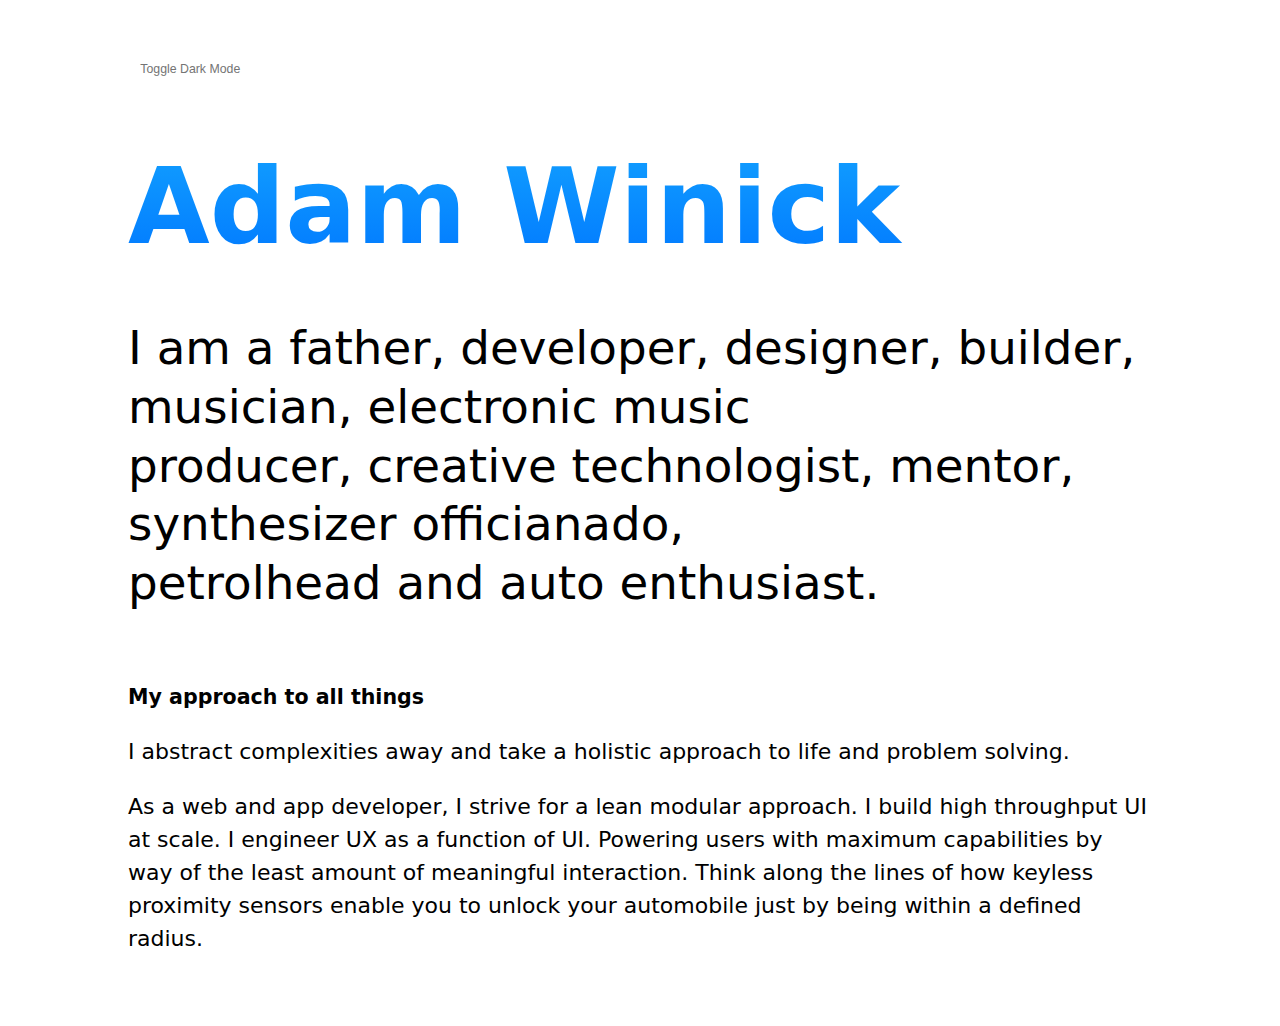
==== index.html @ 1b32a05a "Update index.html" ====
<!DOCTYPE html>
<html lang="en">

<head>
  <meta charset="UTF-8" />
  <meta http-equiv="X-UA-Compatible" content="IE=edge" />
  <meta name="viewport" content="width=device-width, initial-scale=1.0" />
  <title>Adam Winick - Senior Developer, Electronic Music Producer</title>
  <link href="css/style.css" rel="stylesheet" />
</head>

<body class="light">
  <header>
    <button id="toggle" name="toggle">Toggle Dark Mode</button>
    <h1>Adam Winick</h1>
    <p class="intro"><!--introTxt--></p>
  </header>
  <main>
    <h3>My approach to all things</h3>
    <p>
      I abstract complexities away and take a holistic approach to life and problem solving.
    </p>
    <p>As a web and app developer, I strive for a lean modular approach. I build high throughput UI at scale. I engineer UX as a function of UI.  Powering users with maximum capabilities by way of the least amount of meaningful interaction.  Think along the lines of how keyless proximity sensors enable you to unlock your automobile just by being within a defined radius.</p>
  </main>
  <script>
    function toggleScreenMode() {
      const LIGHT = "light";
      const DARK = "dark";
      const CLASSLIST = [LIGHT, DARK]
      const BODY = "body"
      const body_el = document.querySelector(BODY);
      if (body_el.classList.contains(CLASSLIST[0])) {
        body_el.classList.remove(CLASSLIST[0]);
        body_el.classList.add(CLASSLIST[1]);
        return;
      }
      body_el.classList.remove(CLASSLIST[1]);
      body_el.classList.add(CLASSLIST[0]);
    }

    function addToggleEvent() {
      const CLICK = "click";
      button = document.getElementById("toggle");
      button.addEventListener(CLICK, toggleScreenMode);
    }
    
    addToggleEvent();

    function formatIntro() {
      const INTRO = ".intro"
      const introTxt = `I am a father, developer, designer, builder, musician, electronic music
        producer, creative technologist, mentor, synthesizer officianado,
        petrolhead and auto enthusiast.`;

      document.querySelector(INTRO).innerText = introTxt;
    }
    formatIntro();
  </script>
</body>

</html>
---- css/style.css ----
:root {
    font-family: system-ui, -apple-system, BlinkMacSystemFont, 'Segoe UI', Roboto, Oxygen, Ubuntu, Cantarell, 'Open Sans', 'Helvetica Neue', sans-serif;
    font-size: 1.1rem;
    line-height: 1.25;
}

.dark {
    background-color: rgb(29 38 49);
    color: white;
}

body {
    max-width: 80vw;
    margin: 0 auto;
}

button {
    border: none;
    background-color: transparent;
    color: #747474;
    margin: 4em 0 0;
    font-size: 0.7rem;
    padding: 1em;
    border-radius: 2em;
    cursor: pointer;
}

button:hover {
    background-color: #4c96fe;
    color: white;
}

.dark button {
    border: none;
    background-color: transparent;
    color: white;
}

.dark button:hover {
    border: none;
    background-color: #4b90ff;
    color: black;
}

header h1 {
    font-size: 6rem;
    background: #0077FF;
    background: linear-gradient(to top, #0077FF 0%, #12A0FF 100%);
    -webkit-background-clip: text;
    background-clip: text;
    -webkit-text-fill-color: transparent;
    margin: 0.5em 0 0;
}

header p {
    font-size: 2.66rem;
}

main {
    margin: 4em 0;
    line-height: 1.5;
}

main h2 {
    font-size: 2.5rem;
    margin: 1em 0 0;
}

main p {
    font-size: 1.25rem;
}

main label {
    margin-right: 1em;
    margin-bottom: 1em;
}

main input {
    margin-bottom: 1em;
}

@media screen and (max-device-width: 1200px) {
    :root {
        font-size: 0.85rem;
    }
    
    header h1 {
        font-size: 4rem;
    }
    
    header p {
        font-size: 2rem;
    }
    
    button {
        padding: 0.7em;
        margin-bottom: 1.5em;
    }
  }

@media screen and (max-device-width: 700px) {
    :root {
        font-size: 0.75rem;
    }
    
    header h1 {
        font-size: 3rem;
        margin: 0.25em 0 0;
    }
    header p {
        font-size: 1.75rem;
    }
    
  }

  .flex-example {
    display: flex;
    flex-wrap: wrap;
    justify-content: center;
    padding: 1em;
  }

  .flex-example img {
    width: 400px;
    height: 350px;
    transition: all .25s;
  }

  .flex-example img:hover {
    transform: scale(0.9);
    cursor: pointer;
  }
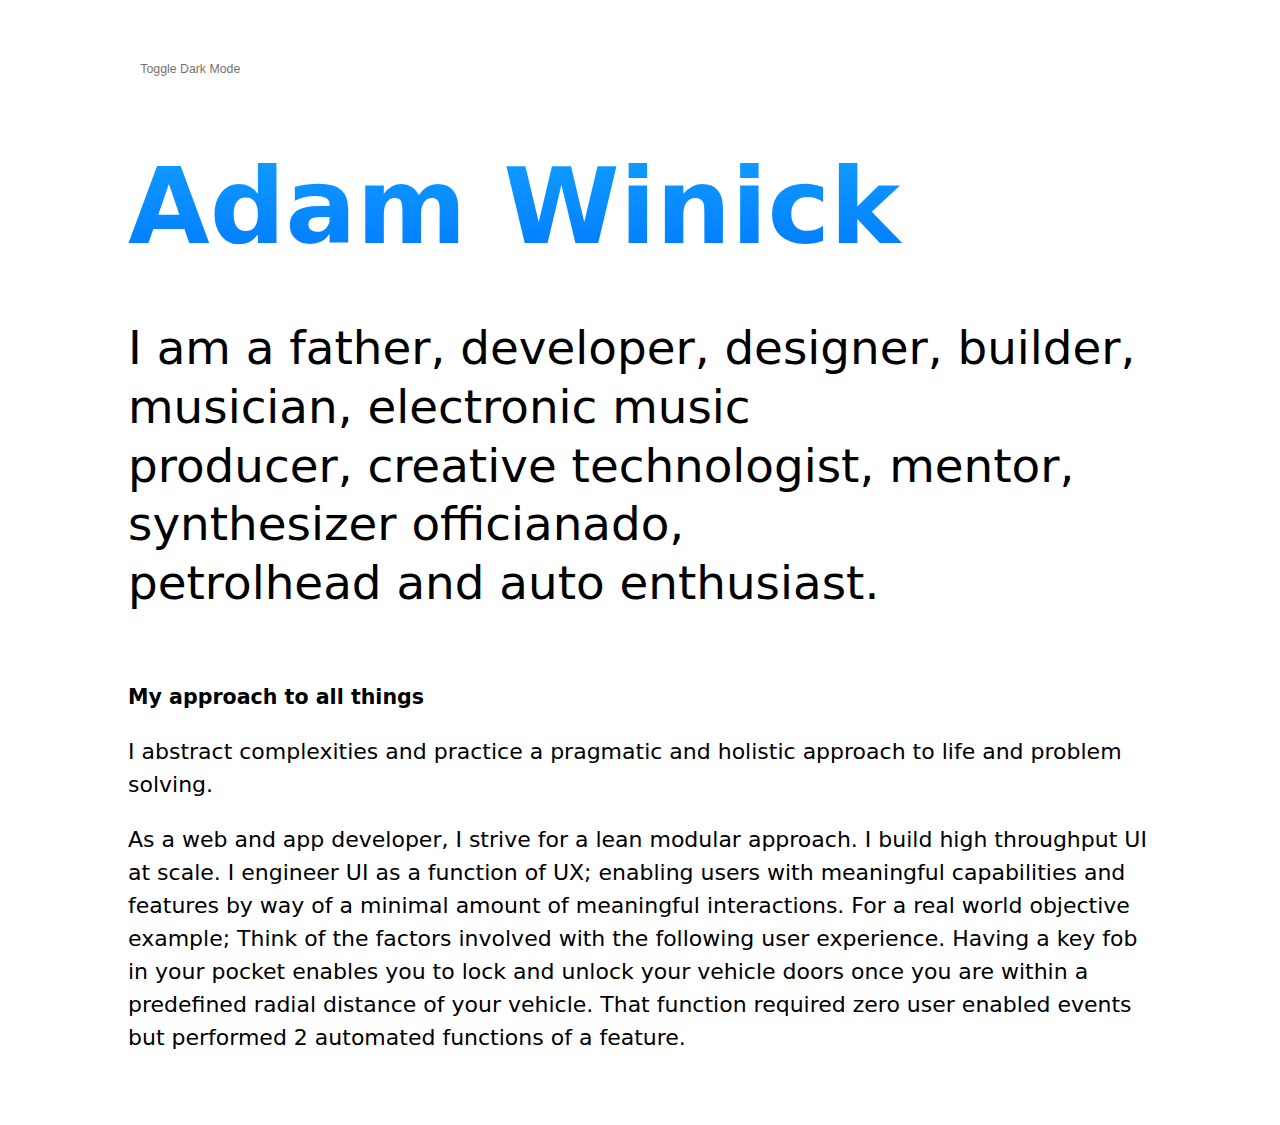
==== commit 0a675910: "Update index.html" ====
--- a/index.html
+++ b/index.html
@@ -18,9 +18,9 @@
   <main>
     <h3>My approach to all things</h3>
     <p>
-      I abstract complexities away and take a holistic approach to life and problem solving.
+      I abstract complexities and practice a pragmatic and holistic approach to life and problem solving.
     </p>
-    <p>As a web and app developer, I strive for a lean modular approach. I build high throughput UI at scale. I engineer UX as a function of UI.  Powering users with maximum capabilities by way of the least amount of meaningful interaction.  Think along the lines of how keyless proximity sensors enable you to unlock your automobile just by being within a defined radius.</p>
+    <p>As a web and app developer, I strive for a lean modular approach. I build high throughput UI at scale. I engineer UI as a function of UX;  enabling users with meaningful capabilities and features by way of a minimal amount of meaningful interactions.  For a real world objective example; Think of the factors involved with the following user experience. Having a key fob in your pocket enables you to lock and unlock your vehicle doors once you are within a predefined radial distance of your vehicle.  That function required zero user enabled events but performed 2 automated functions of a feature.</p>
   </main>
   <script>
     function toggleScreenMode() {
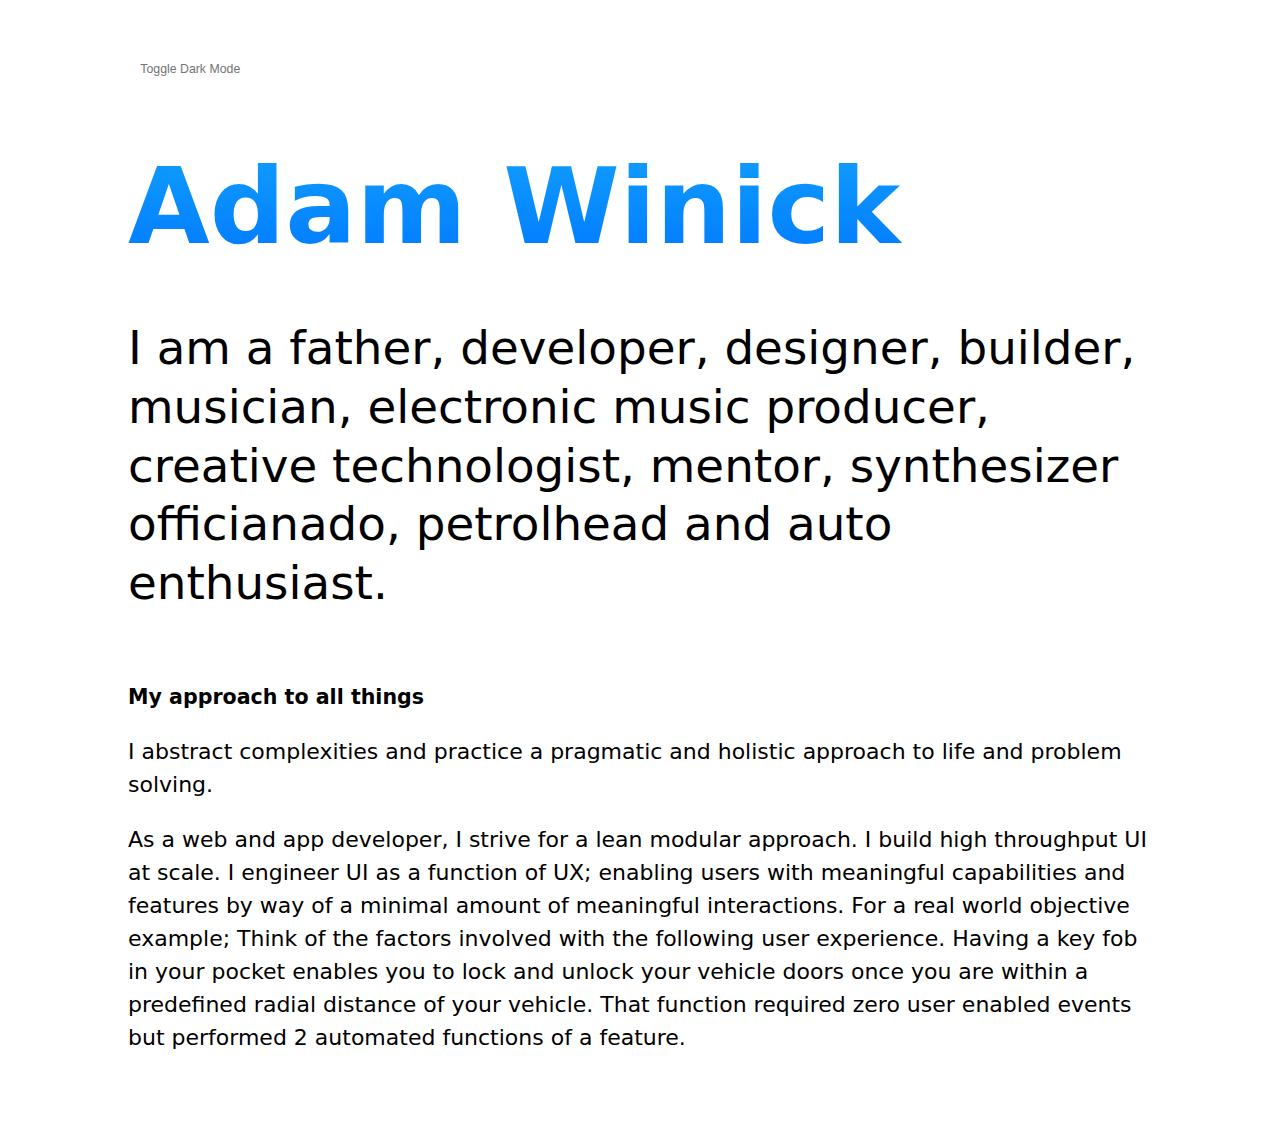
==== commit 928f31a2: "Update index.html" ====
--- a/index.html
+++ b/index.html
@@ -13,7 +13,9 @@
   <header>
     <button id="toggle" name="toggle">Toggle Dark Mode</button>
     <h1>Adam Winick</h1>
-    <p class="intro"><!--introTxt--></p>
+    <p class="intro">I am a father, developer, designer, builder, musician, electronic music
+        producer, creative technologist, mentor, synthesizer officianado,
+        petrolhead and auto enthusiast.</p>
   </header>
   <main>
     <h3>My approach to all things</h3>
@@ -45,16 +47,6 @@
     }
     
     addToggleEvent();
-
-    function formatIntro() {
-      const INTRO = ".intro"
-      const introTxt = `I am a father, developer, designer, builder, musician, electronic music
-        producer, creative technologist, mentor, synthesizer officianado,
-        petrolhead and auto enthusiast.`;
-
-      document.querySelector(INTRO).innerText = introTxt;
-    }
-    formatIntro();
   </script>
 </body>
 
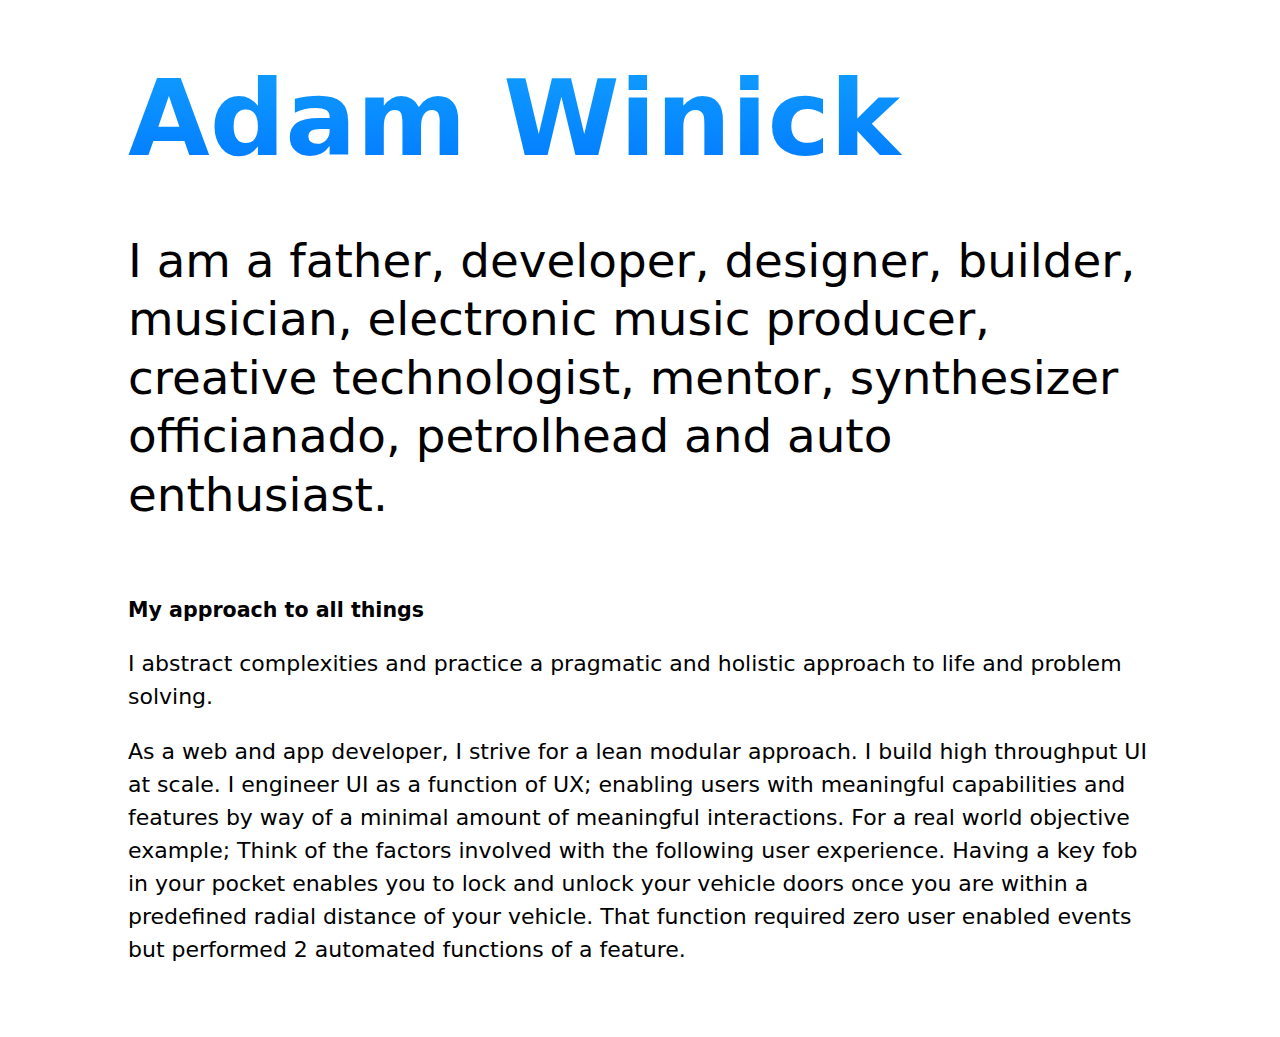
==== commit 29bbd9df: "Update index.html" ====
--- a/index.html
+++ b/index.html
@@ -11,11 +11,8 @@
 
 <body class="light">
   <header>
-    <button id="toggle" name="toggle">Toggle Dark Mode</button>
     <h1>Adam Winick</h1>
-    <p class="intro">I am a father, developer, designer, builder, musician, electronic music
-        producer, creative technologist, mentor, synthesizer officianado,
-        petrolhead and auto enthusiast.</p>
+    <p class="intro">I am a father, developer, designer, builder, musician, electronic music producer, creative technologist, mentor, synthesizer officianado, petrolhead and auto enthusiast.</p>
   </header>
   <main>
     <h3>My approach to all things</h3>
@@ -24,30 +21,6 @@
     </p>
     <p>As a web and app developer, I strive for a lean modular approach. I build high throughput UI at scale. I engineer UI as a function of UX;  enabling users with meaningful capabilities and features by way of a minimal amount of meaningful interactions.  For a real world objective example; Think of the factors involved with the following user experience. Having a key fob in your pocket enables you to lock and unlock your vehicle doors once you are within a predefined radial distance of your vehicle.  That function required zero user enabled events but performed 2 automated functions of a feature.</p>
   </main>
-  <script>
-    function toggleScreenMode() {
-      const LIGHT = "light";
-      const DARK = "dark";
-      const CLASSLIST = [LIGHT, DARK]
-      const BODY = "body"
-      const body_el = document.querySelector(BODY);
-      if (body_el.classList.contains(CLASSLIST[0])) {
-        body_el.classList.remove(CLASSLIST[0]);
-        body_el.classList.add(CLASSLIST[1]);
-        return;
-      }
-      body_el.classList.remove(CLASSLIST[1]);
-      body_el.classList.add(CLASSLIST[0]);
-    }
-
-    function addToggleEvent() {
-      const CLICK = "click";
-      button = document.getElementById("toggle");
-      button.addEventListener(CLICK, toggleScreenMode);
-    }
-    
-    addToggleEvent();
-  </script>
 </body>
 
 </html>
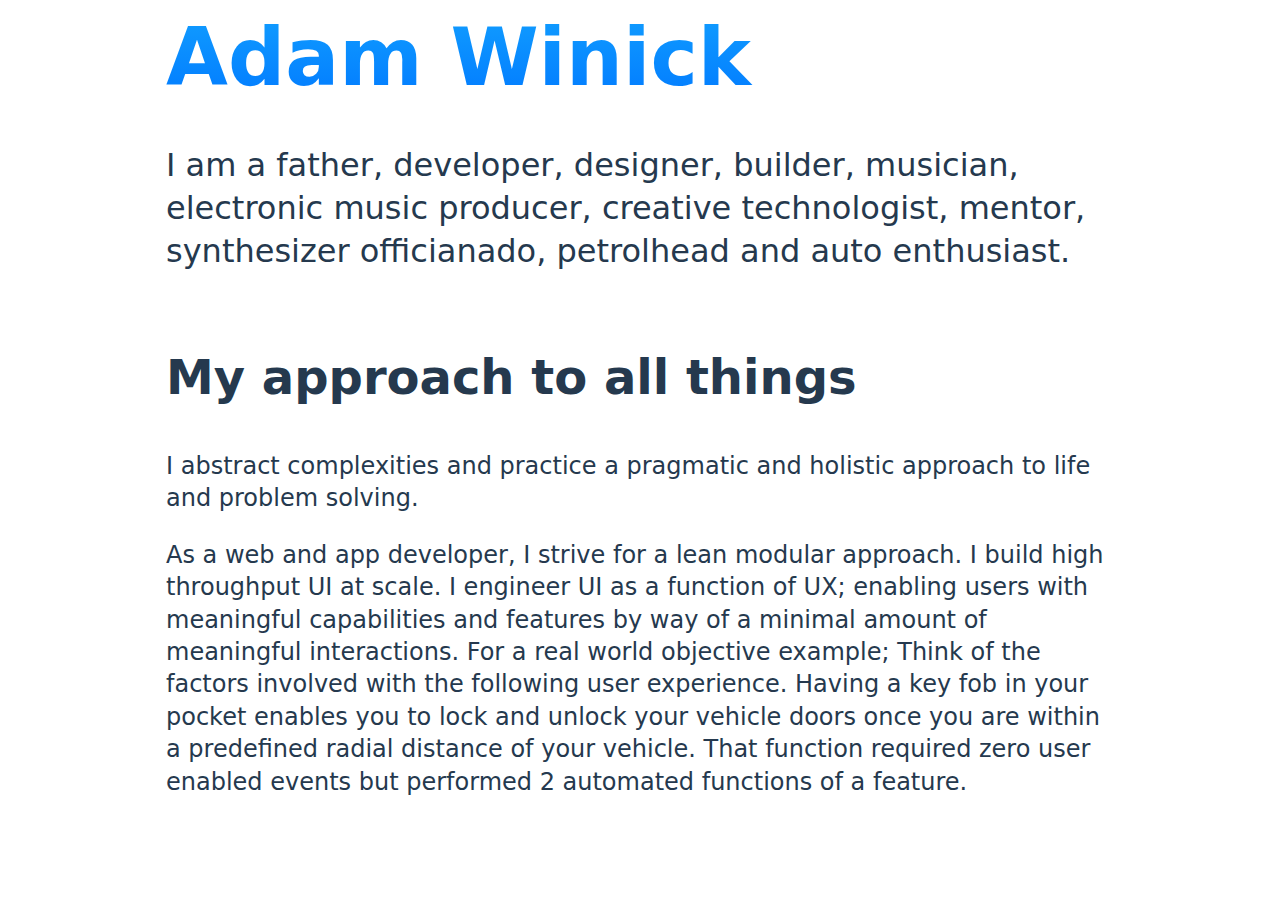
==== commit 8d3f70c0: "css changes" ====
--- a/index.html
+++ b/index.html
@@ -1,26 +1,41 @@
 <!DOCTYPE html>
 <html lang="en">
+  <head>
+    <meta charset="UTF-8" />
+    <meta http-equiv="X-UA-Compatible" content="IE=edge" />
+    <meta name="viewport" content="width=device-width, initial-scale=1.0" />
+    <title>Adam Winick - Senior Developer, Electronic Music Producer</title>
+    <link href="css/style.css" rel="stylesheet" />
+  </head>
 
-<head>
-  <meta charset="UTF-8" />
-  <meta http-equiv="X-UA-Compatible" content="IE=edge" />
-  <meta name="viewport" content="width=device-width, initial-scale=1.0" />
-  <title>Adam Winick - Senior Developer, Electronic Music Producer</title>
-  <link href="css/style.css" rel="stylesheet" />
-</head>
-
-<body class="light">
-  <header>
-    <h1>Adam Winick</h1>
-    <p class="intro">I am a father, developer, designer, builder, musician, electronic music producer, creative technologist, mentor, synthesizer officianado, petrolhead and auto enthusiast.</p>
-  </header>
-  <main>
-    <h3>My approach to all things</h3>
-    <p>
-      I abstract complexities and practice a pragmatic and holistic approach to life and problem solving.
-    </p>
-    <p>As a web and app developer, I strive for a lean modular approach. I build high throughput UI at scale. I engineer UI as a function of UX;  enabling users with meaningful capabilities and features by way of a minimal amount of meaningful interactions.  For a real world objective example; Think of the factors involved with the following user experience. Having a key fob in your pocket enables you to lock and unlock your vehicle doors once you are within a predefined radial distance of your vehicle.  That function required zero user enabled events but performed 2 automated functions of a feature.</p>
-  </main>
-</body>
-
+  <body>
+    <div class="container">
+      <header>
+        <h1>Adam Winick</h1>
+        <p class="intro">
+          I am a father, developer, designer, builder, musician, electronic
+          music producer, creative technologist, mentor, synthesizer
+          officianado, petrolhead and auto enthusiast.
+        </p>
+      </header>
+      <main>
+        <h2>My approach to all things</h2>
+        <p>
+          I abstract complexities and practice a pragmatic and holistic approach
+          to life and problem solving.
+        </p>
+        <p>
+          As a web and app developer, I strive for a lean modular approach. I
+          build high throughput UI at scale. I engineer UI as a function of UX;
+          enabling users with meaningful capabilities and features by way of a
+          minimal amount of meaningful interactions. For a real world objective
+          example; Think of the factors involved with the following user
+          experience. Having a key fob in your pocket enables you to lock and
+          unlock your vehicle doors once you are within a predefined radial
+          distance of your vehicle. That function required zero user enabled
+          events but performed 2 automated functions of a feature.
+        </p>
+      </main>
+    </div>
+  </body>
 </html>
--- a/css/style.css
+++ b/css/style.css
@@ -1,134 +1,87 @@
 :root {
     font-family: system-ui, -apple-system, BlinkMacSystemFont, 'Segoe UI', Roboto, Oxygen, Ubuntu, Cantarell, 'Open Sans', 'Helvetica Neue', sans-serif;
-    font-size: 1.1rem;
-    line-height: 1.25;
-}
-
-.dark {
-    background-color: rgb(29 38 49);
-    color: white;
-}
-
-body {
-    max-width: 80vw;
-    margin: 0 auto;
-}
-
-button {
-    border: none;
-    background-color: transparent;
-    color: #747474;
-    margin: 4em 0 0;
-    font-size: 0.7rem;
-    padding: 1em;
-    border-radius: 2em;
-    cursor: pointer;
-}
-
-button:hover {
-    background-color: #4c96fe;
-    color: white;
-}
-
-.dark button {
-    border: none;
-    background-color: transparent;
-    color: white;
-}
-
-.dark button:hover {
-    border: none;
-    background-color: #4b90ff;
-    color: black;
+    font-size: 100%;
+    line-height: 1.35;
+    color: #25394e;
 }
 
 header h1 {
-    font-size: 6rem;
     background: #0077FF;
     background: linear-gradient(to top, #0077FF 0%, #12A0FF 100%);
     -webkit-background-clip: text;
     background-clip: text;
     -webkit-text-fill-color: transparent;
-    margin: 0.5em 0 0;
+    font-size: 3rem;
+    margin: 1em 0 0
 }
 
 header p {
-    font-size: 2.66rem;
+    font-size: 1.35rem;
 }
 
-main {
-    margin: 4em 0;
-    line-height: 1.5;
+.container {
+    margin: 1em;
 }
 
 main h2 {
-    font-size: 2.5rem;
-    margin: 1em 0 0;
+    font-size: 1.5rem;
 }
 
 main p {
-    font-size: 1.25rem;
+    font-size: 1rem;
 }
 
-main label {
-    margin-right: 1em;
-    margin-bottom: 1em;
+
+@media screen and (min-width: 768px) {
+
+    .container {
+        width: 75%;
+        margin: 0 auto;
+        display: flex;
+        flex-direction: column;
+        justify-content: center;
+        height: 100vh;
+    }
+
+    header h1 {
+        font-size: 4.5rem;
+        margin-top: 0;
+    }
+
+    header p {
+        font-size: 1.5rem;
+    }
+
+    main h2 {
+        font-size: 2.5rem;
+    }
+
+    main p {
+        font-size: 1.25rem;
+    }
 }
 
-main input {
-    margin-bottom: 1em;
-}
+@media screen and (min-width: 1024px) {
 
-@media screen and (max-device-width: 1200px) {
-    :root {
-        font-size: 0.85rem;
+    .container {
+        height: 90vh;
     }
-    
+
     header h1 {
-        font-size: 4rem;
+        font-size: 5rem;
+        margin-top: 0;
     }
-    
+
     header p {
         font-size: 2rem;
     }
-    
-    button {
-        padding: 0.7em;
-        margin-bottom: 1.5em;
+
+    main h2 {
+        font-size: 3rem;
     }
-  }
 
-@media screen and (max-device-width: 700px) {
-    :root {
-        font-size: 0.75rem;
+    main p {
+        font-size: 1.5rem;
     }
-    
-    header h1 {
-        font-size: 3rem;
-        margin: 0.25em 0 0;
-    }
-    header p {
-        font-size: 1.75rem;
-    }
-    
-  }
 
-  .flex-example {
-    display: flex;
-    flex-wrap: wrap;
-    justify-content: center;
-    padding: 1em;
-  }
-
-  .flex-example img {
-    width: 400px;
-    height: 350px;
-    transition: all .25s;
-  }
-
-  .flex-example img:hover {
-    transform: scale(0.9);
-    cursor: pointer;
-  }
-
-  +}